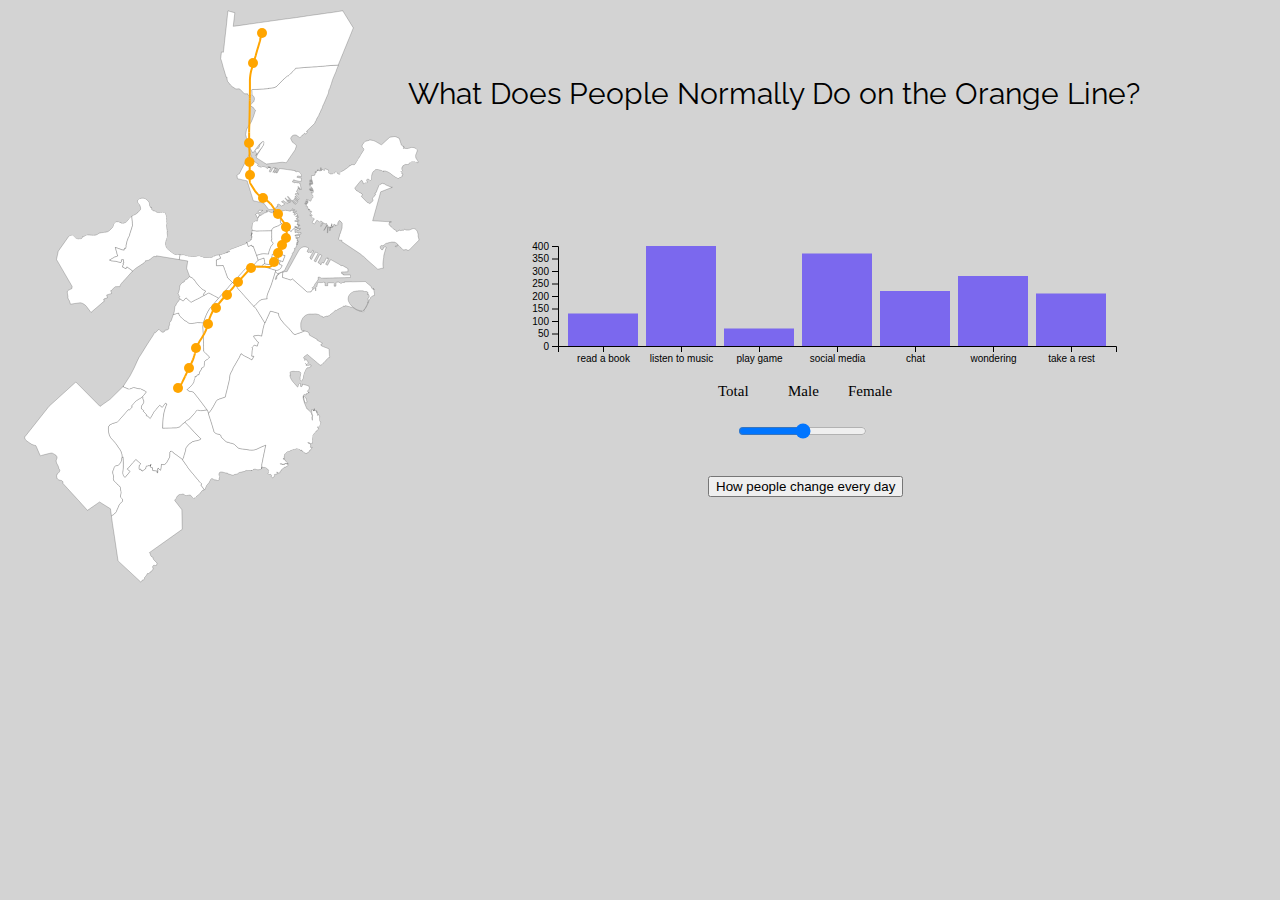
==== PS01/index.html @ 11eb7f90 "12.11" ====
<!DOCTYPE html>
<html lang="en">
<head>
    <meta charset="UTF-8">
    <title>OrangeTrain</title>

    <link rel="stylesheet" type="text/css" href="newstyle.css">
    <link href="https://fonts.googleapis.com/css?family=Martel+Sans" rel="stylesheet">
    <link href="https://fonts.googleapis.com/css?family=Raleway:700" rel="stylesheet">
    <script src="queue.min.js"></script>
    <script src="d3.v4.2.6.min.js"></script>

</head>

<body>

<div class="svgBox">
    <svg width="100%" height="100%" id="svg1"></svg>
</div>

<div class="svgBox2">
    <svg width="100%" height="100%" id="svg2"></svg>
</div>

<br>

<div class="tital">
    <p>What Does People Normally Do on the Orange Line?</p>
</div>

<div class="svgBox3">
    <svg width="100%" height="100%" id="svg3"></svg>
    <input type="range" min="0" max="2" value="1" class="slider" id="mySlider" oninput="sliderMoved(value)">
</div>

<br>

<a href="index2.html"><button>How people change every day</button></a>






</body>

<script src="new.js"></script>

</html>
---- PS01/newstyle.css ----
body{
    background-color: lightgray;
}

.tital{
    width: 750px;
    height: 200px;
    margin-left: -200px;
    margin-top: 20px;
    float: left;
}

p{
    font-family: 'Raleway', sans-serif;
    font-size: 30px;
}

.svgBox{
    height: 700px;
    width: 650px;
    float: left;
    margin-left: -50px;
}
.svgBox2{
    height: 700px;
    width: 500px;
    float: left;
    margin-left: -645px;
}
.svgBox3{
    width: 60%;
    height: 300px;
    float: left;
    margin-left: -150px;
    margin-top: -100px;
}
input{
    margin-left: 280px;
    float: left;
    margin-top: -27px;
}

button{
    margin-left: 100px;
    margin-top: 30px;
}
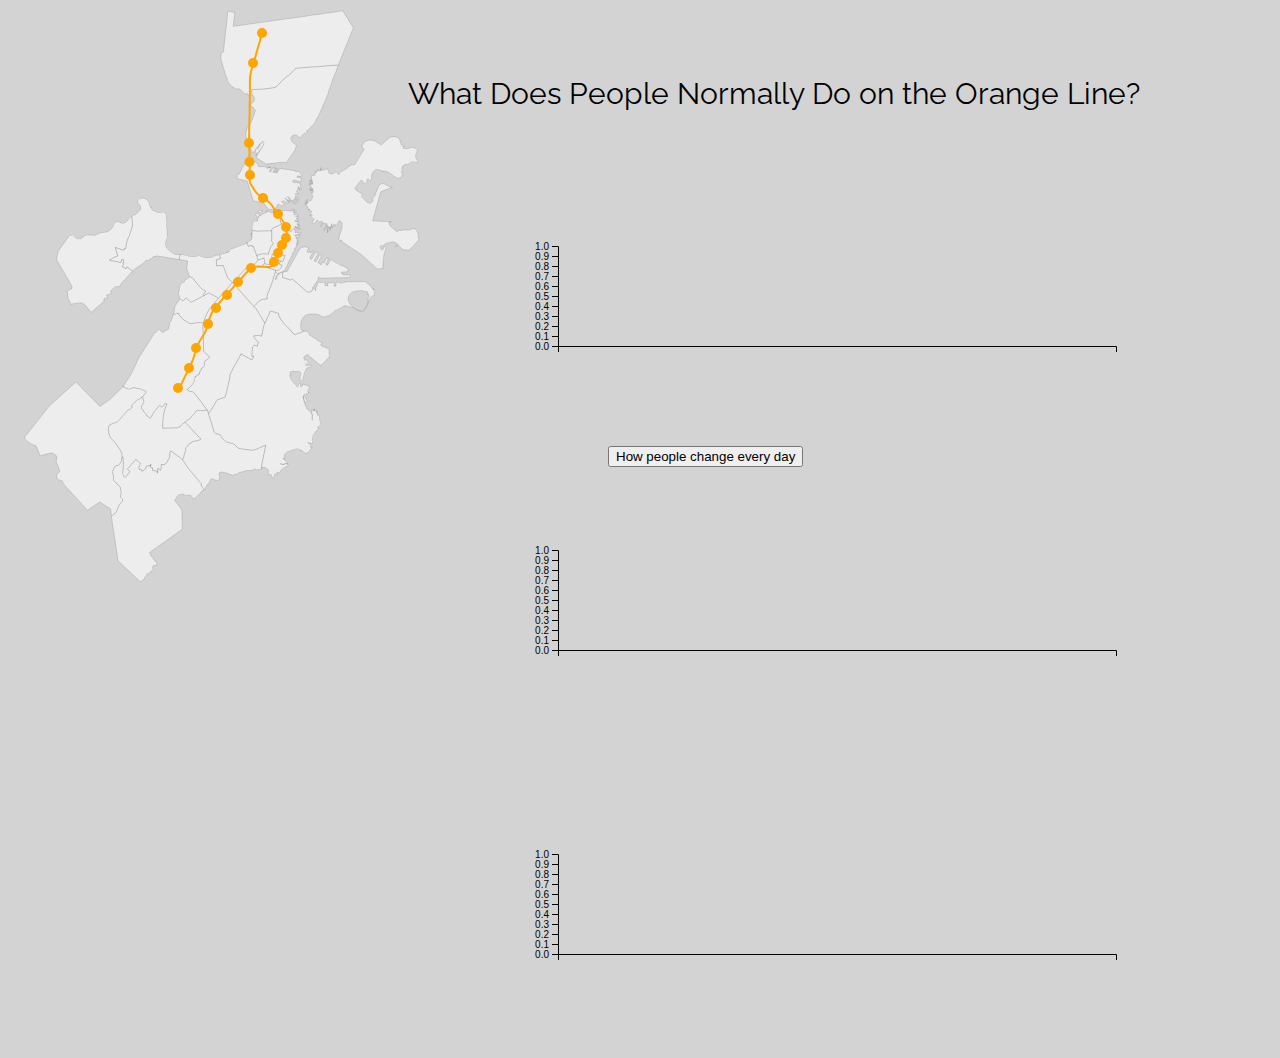
==== commit f94a1dfb: "12.11" ====
--- a/PS01/index.html
+++ b/PS01/index.html
@@ -30,7 +30,8 @@
 
 <div class="svgBox3">
     <svg width="100%" height="100%" id="svg3"></svg>
-    <input type="range" min="0" max="2" value="1" class="slider" id="mySlider" oninput="sliderMoved(value)">
+    <svg width="100%" height="100%" id="svg4"></svg>
+    <svg width="100%" height="100%" id="svg5"></svg>
 </div>
 
 <br>
@@ -44,6 +45,6 @@
 
 </body>
 
-<script src="new.js"></script>
+<script src="newindex.js"></script>
 
 </html>--- a/PS01/newstyle.css
+++ b/PS01/newstyle.css
@@ -40,7 +40,3 @@
     margin-top: -27px;
 }
 
-button{
-    margin-left: 100px;
-    margin-top: 30px;
-}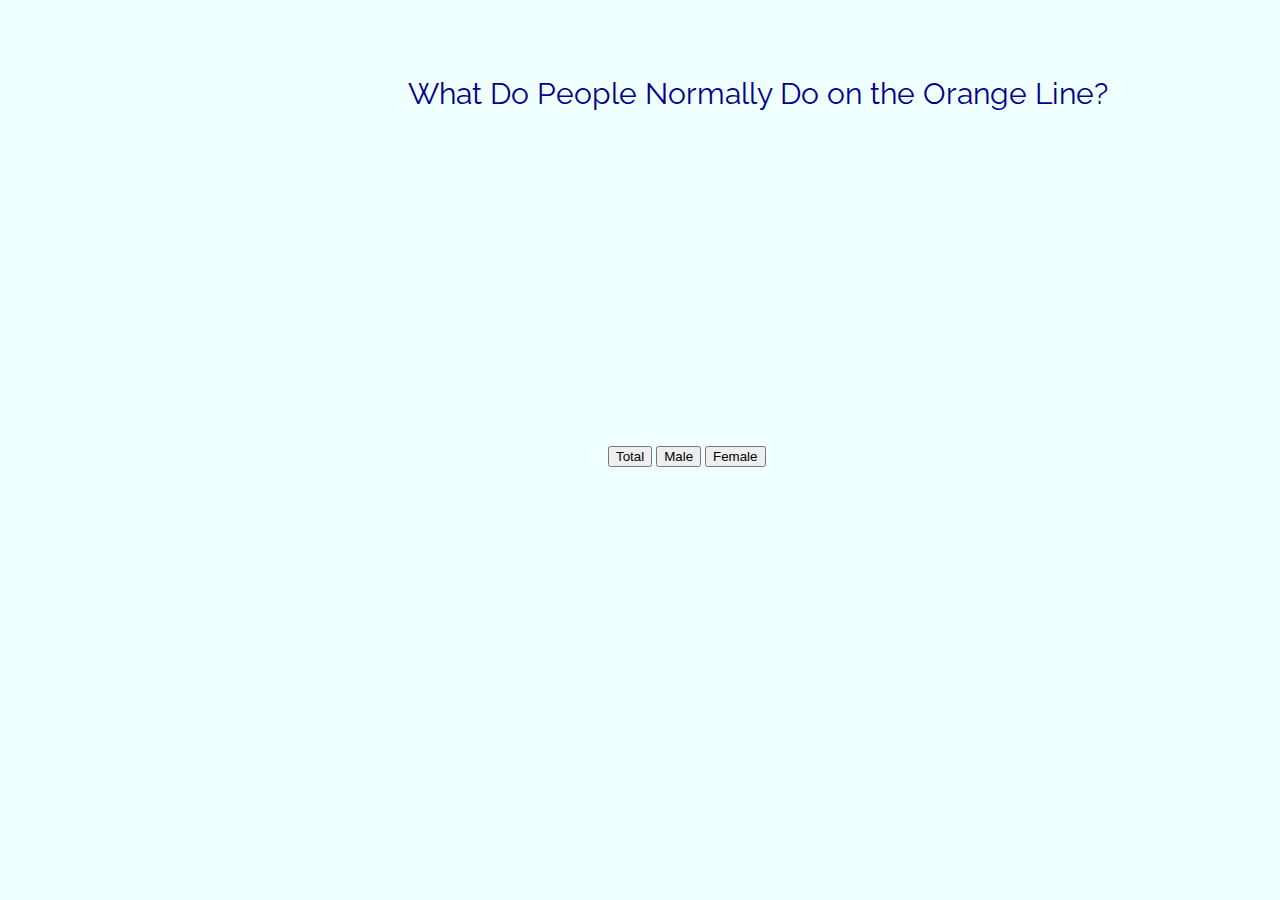
==== commit 62dc098e: "." ====
--- a/PS01/index.html
+++ b/PS01/index.html
@@ -4,7 +4,7 @@
     <meta charset="UTF-8">
     <title>OrangeTrain</title>
 
-    <link rel="stylesheet" type="text/css" href="newstyle.css">
+    <link rel="stylesheet" type="text/css" href="newstyle1.css">
     <link href="https://fonts.googleapis.com/css?family=Martel+Sans" rel="stylesheet">
     <link href="https://fonts.googleapis.com/css?family=Raleway:700" rel="stylesheet">
     <script src="queue.min.js"></script>
@@ -25,22 +25,18 @@
 <br>
 
 <div class="tital">
-    <p>What Does People Normally Do on the Orange Line?</p>
+    <p>What Do People Normally Do on the Orange Line?</p>
 </div>
 
 <div class="svgBox3">
     <svg width="100%" height="100%" id="svg3"></svg>
-    <svg width="100%" height="100%" id="svg4"></svg>
-    <svg width="100%" height="100%" id="svg5"></svg>
 </div>
 
-<br>
-
-<a href="index2.html"><button>How people change every day</button></a>
-
-
-
-
+<div class="gender">
+    <a href="index.html"><button>Total</button></a>
+    <a href="index3.html"><button>Male</button></a>
+    <a href="index4.html"><button>Female</button></a>
+</div>
 
 
 </body>
--- a/PS01/newstyle1.css
+++ b/PS01/newstyle1.css
@@ -0,0 +1,46 @@
+body{
+    background-color: azure;
+}
+
+.tital{
+    width: 750px;
+    height: 200px;
+    margin-left: -200px;
+    margin-top: 20px;
+    float: left;
+}
+
+p{
+    font-family: 'Raleway', sans-serif;
+    font-size: 30px;
+    color: darkblue;
+}
+
+.svgBox{
+    height: 700px;
+    width: 650px;
+    float: left;
+    margin-left: -50px;
+}
+.svgBox2{
+    height: 700px;
+    width: 500px;
+    float: left;
+    margin-left: -645px;
+}
+.svgBox3{
+    width: 65%;
+    height: 300px;
+    float: left;
+    margin-left: -200px;
+    margin-top: -100px;
+}
+input{
+    margin-left: 280px;
+    float: left;
+    margin-top: -27px;
+}
+.gender{
+    margin-left: 10px;
+    margin-top: 300px;
+}
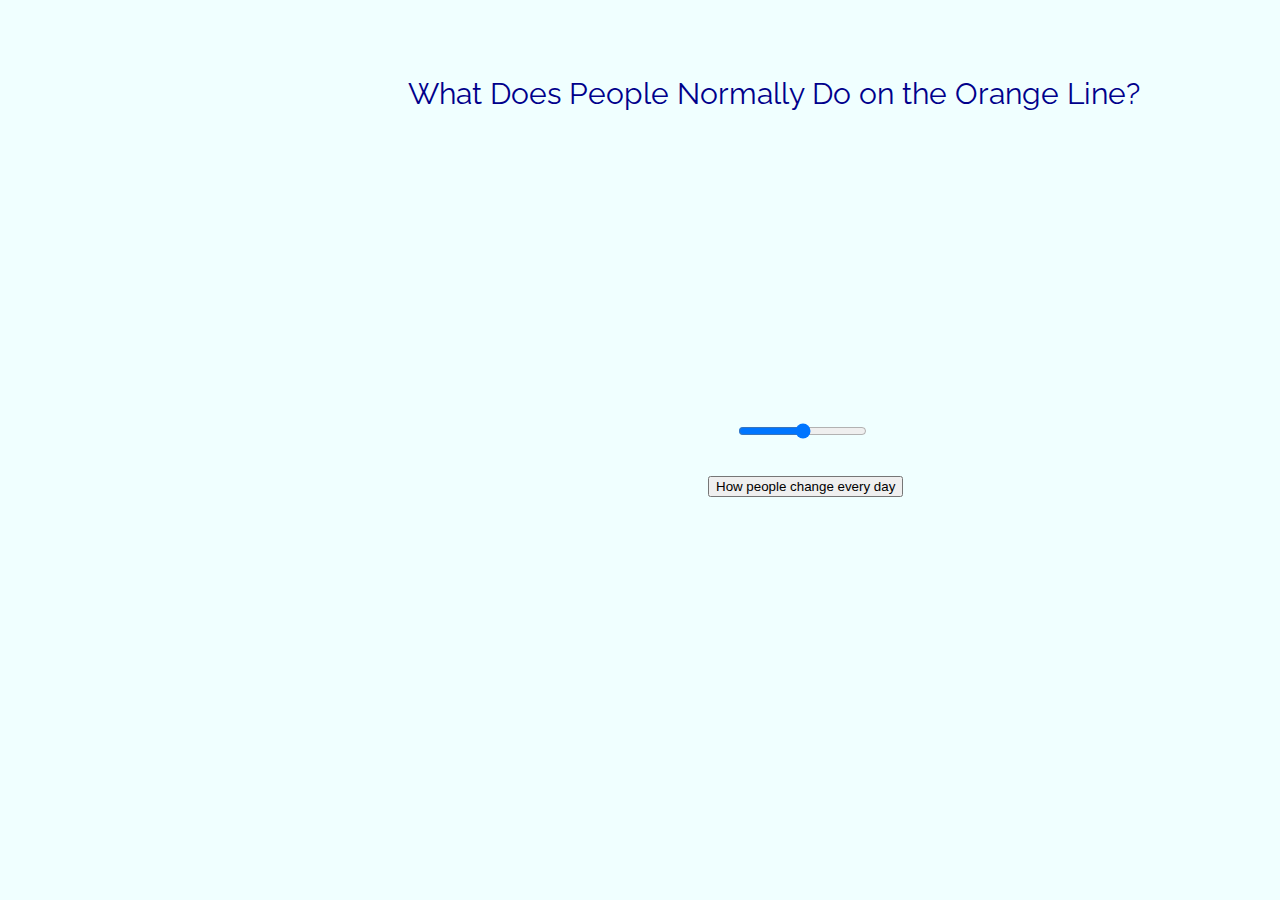
==== commit 25fa0cfb: "." ====
--- a/PS01/index.html
+++ b/PS01/index.html
@@ -4,7 +4,7 @@
     <meta charset="UTF-8">
     <title>OrangeTrain</title>
 
-    <link rel="stylesheet" type="text/css" href="newstyle1.css">
+    <link rel="stylesheet" type="text/css" href="newstyle.css">
     <link href="https://fonts.googleapis.com/css?family=Martel+Sans" rel="stylesheet">
     <link href="https://fonts.googleapis.com/css?family=Raleway:700" rel="stylesheet">
     <script src="queue.min.js"></script>
@@ -25,22 +25,25 @@
 <br>
 
 <div class="tital">
-    <p>What Do People Normally Do on the Orange Line?</p>
+    <p>What Does People Normally Do on the Orange Line?</p>
 </div>
 
 <div class="svgBox3">
     <svg width="100%" height="100%" id="svg3"></svg>
+    <input type="range" min="0" max="2" value="1" class="slider" id="mySlider" oninput="sliderMoved(value)">
 </div>
 
-<div class="gender">
-    <a href="index.html"><button>Total</button></a>
-    <a href="index3.html"><button>Male</button></a>
-    <a href="index4.html"><button>Female</button></a>
-</div>
+<br>
+
+<a href="index2.html"><button>How people change every day</button></a>
+
+
+
+
 
 
 </body>
 
-<script src="newindex.js"></script>
+<script src="newindex1.js"></script>
 
 </html>--- a/PS01/newstyle.css
+++ b/PS01/newstyle.css
@@ -0,0 +1,47 @@
+body{
+    background-color: azure;
+}
+
+.tital{
+    width: 750px;
+    height: 200px;
+    margin-left: -200px;
+    margin-top: 20px;
+    float: left;
+}
+
+p{
+    font-family: 'Raleway', sans-serif;
+    font-size: 30px;
+    color: darkblue;
+}
+
+.svgBox{
+    height: 700px;
+    width: 650px;
+    float: left;
+    margin-left: -50px;
+}
+.svgBox2{
+    height: 700px;
+    width: 500px;
+    float: left;
+    margin-left: -645px;
+}
+.svgBox3{
+    width: 60%;
+    height: 300px;
+    float: left;
+    margin-left: -150px;
+    margin-top: -100px;
+}
+input{
+    margin-left: 280px;
+    float: left;
+    margin-top: -27px;
+}
+
+button{
+    margin-left: 100px;
+    margin-top: 30px;
+}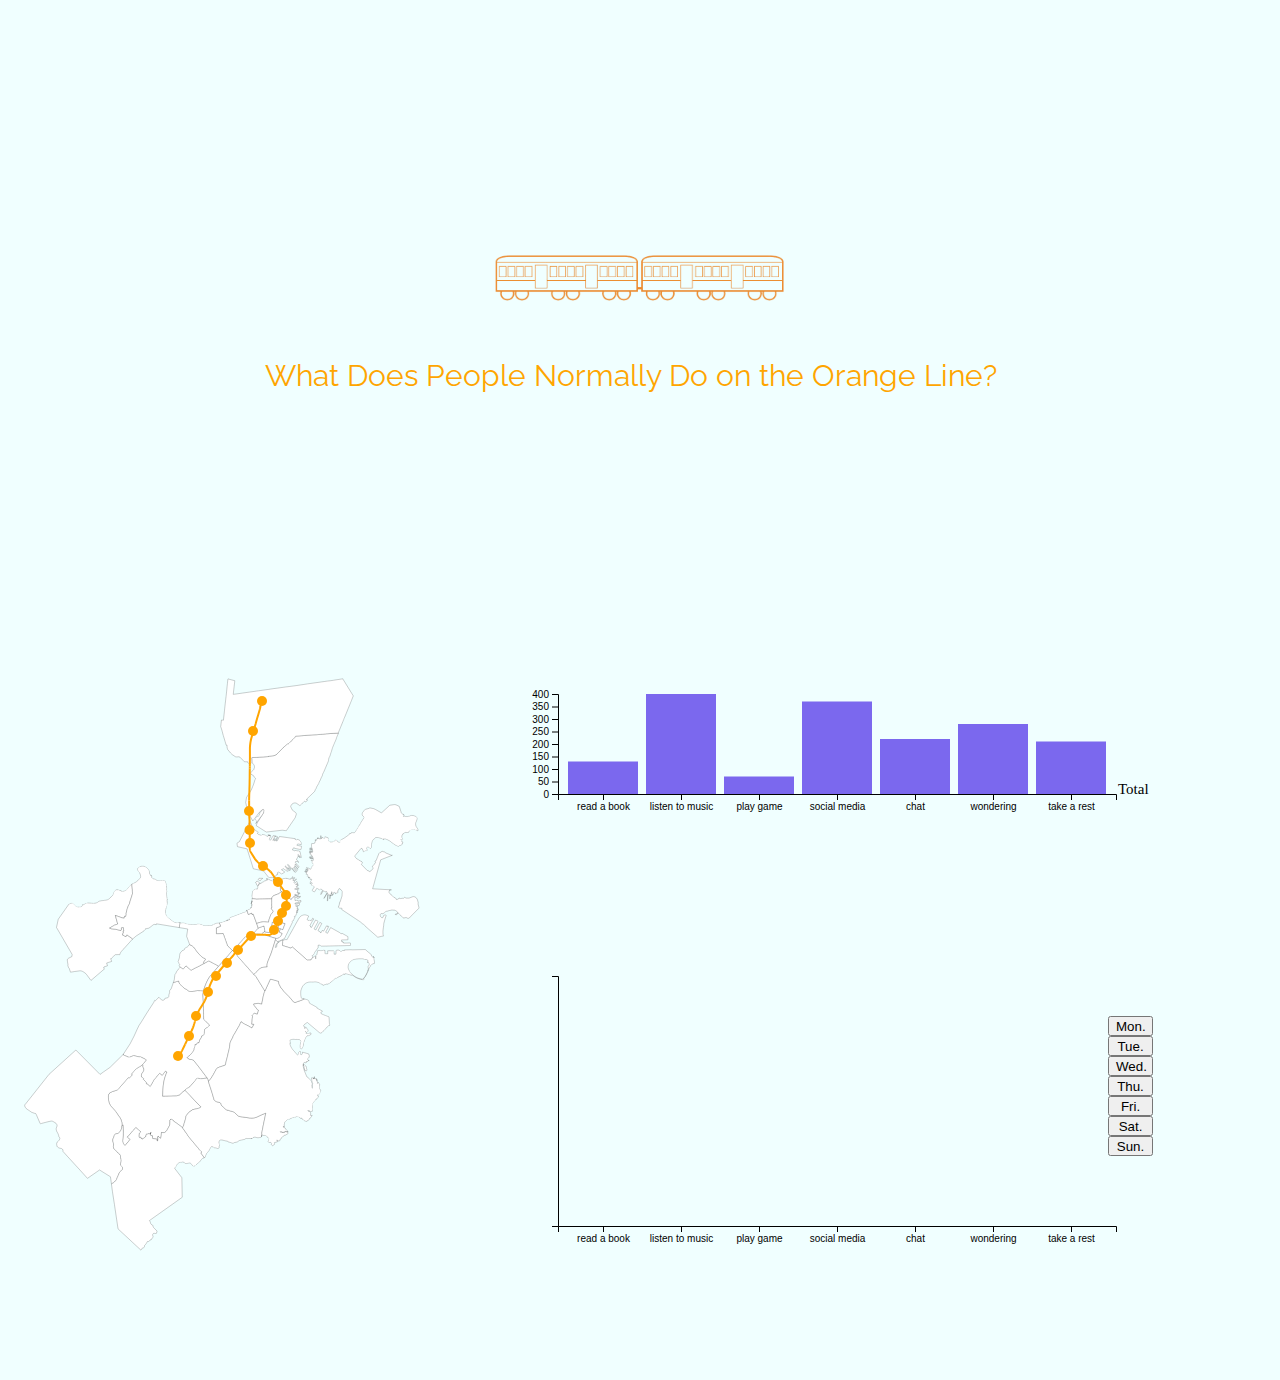
==== commit e941f4bf: "1" ====
--- a/PS01/index.html
+++ b/PS01/index.html
@@ -14,6 +14,18 @@
 
 <body>
 
+<div class="home">
+    <img src="OrangeLine.png" width="300px" height="54px">
+</div>
+
+<br>
+
+<div class="tital">
+    <p>What Does People Normally Do on the Orange Line?</p>
+</div>
+
+<br>
+
 <div class="svgBox">
     <svg width="100%" height="100%" id="svg1"></svg>
 </div>
@@ -24,22 +36,33 @@
 
 <br>
 
-<div class="tital">
-    <p>What Does People Normally Do on the Orange Line?</p>
-</div>
-
 <div class="svgBox3">
     <svg width="100%" height="100%" id="svg3"></svg>
-    <input type="range" min="0" max="2" value="1" class="slider" id="mySlider" oninput="sliderMoved(value)">
 </div>
 
 <br>
 
-<a href="index2.html"><button>How people change every day</button></a>
+<div class="svgBox4">
+    <svg width="100%" height="100%" id="svg4"></svg>
+</div>
 
+<br>
 
-
-
+<div class="buttonbox">
+    <button type="button" onclick="buttonClicked()" id="1">Mon.</button>
+    <br>
+    <button type="button" onclick="buttonClicked()" id="2">Tue.</button>
+    <br>
+    <button type="button" onclick="buttonClicked()" id="3">Wed.</button>
+    <br>
+    <button type="button" onclick="buttonClicked()" id="4">Thu.</button>
+    <br>
+    <button type="button" onclick="buttonClicked()" id="5">Fri.</button>
+    <br>
+    <button type="button" onclick="buttonClicked()" id="6">Sat.</button>
+    <br>
+    <button type="button" onclick="buttonClicked()" id="7">Sun.</button>
+</div>
 
 
 </body>
--- a/PS01/newstyle.css
+++ b/PS01/newstyle.css
@@ -1,19 +1,27 @@
 body{
     background-color: azure;
+}
+
+.home{
+    width:300px;
+    height: 60px;
+    margin-top: 250px;
+    margin-left: auto;
+    margin-right: auto;
 }
 
 .tital{
     width: 750px;
     height: 200px;
-    margin-left: -200px;
-    margin-top: 20px;
-    float: left;
+    margin-left: auto;
+    margin-right: auto;
+    margin-bottom: 200px;
 }
 
 p{
     font-family: 'Raleway', sans-serif;
     font-size: 30px;
-    color: darkblue;
+    color: orange;
 }
 
 .svgBox{
@@ -21,27 +29,41 @@
     width: 650px;
     float: left;
     margin-left: -50px;
+    margin-top: -100px;
 }
 .svgBox2{
     height: 700px;
     width: 500px;
     float: left;
     margin-left: -645px;
+    margin-top: -100px;
 }
 .svgBox3{
     width: 60%;
     height: 300px;
     float: left;
     margin-left: -150px;
-    margin-top: -100px;
+    margin-top: -200px;
 }
-input{
-    margin-left: 280px;
+
+.svgBox4{
+    width:60%;
+    height: 450px;
+    margin-top: -500px;
+    margin-left: 450px;
     float: left;
-    margin-top: -27px;
+
+}
+
+.buttonbox{
+    margin-left: 1100px;
+    margin-top: -360px;
+    width: 20px;
+    height: 60px;
+    float: left;
 }
 
 button{
-    margin-left: 100px;
-    margin-top: 30px;
+    width: 45px;
+    height: 20px;
 }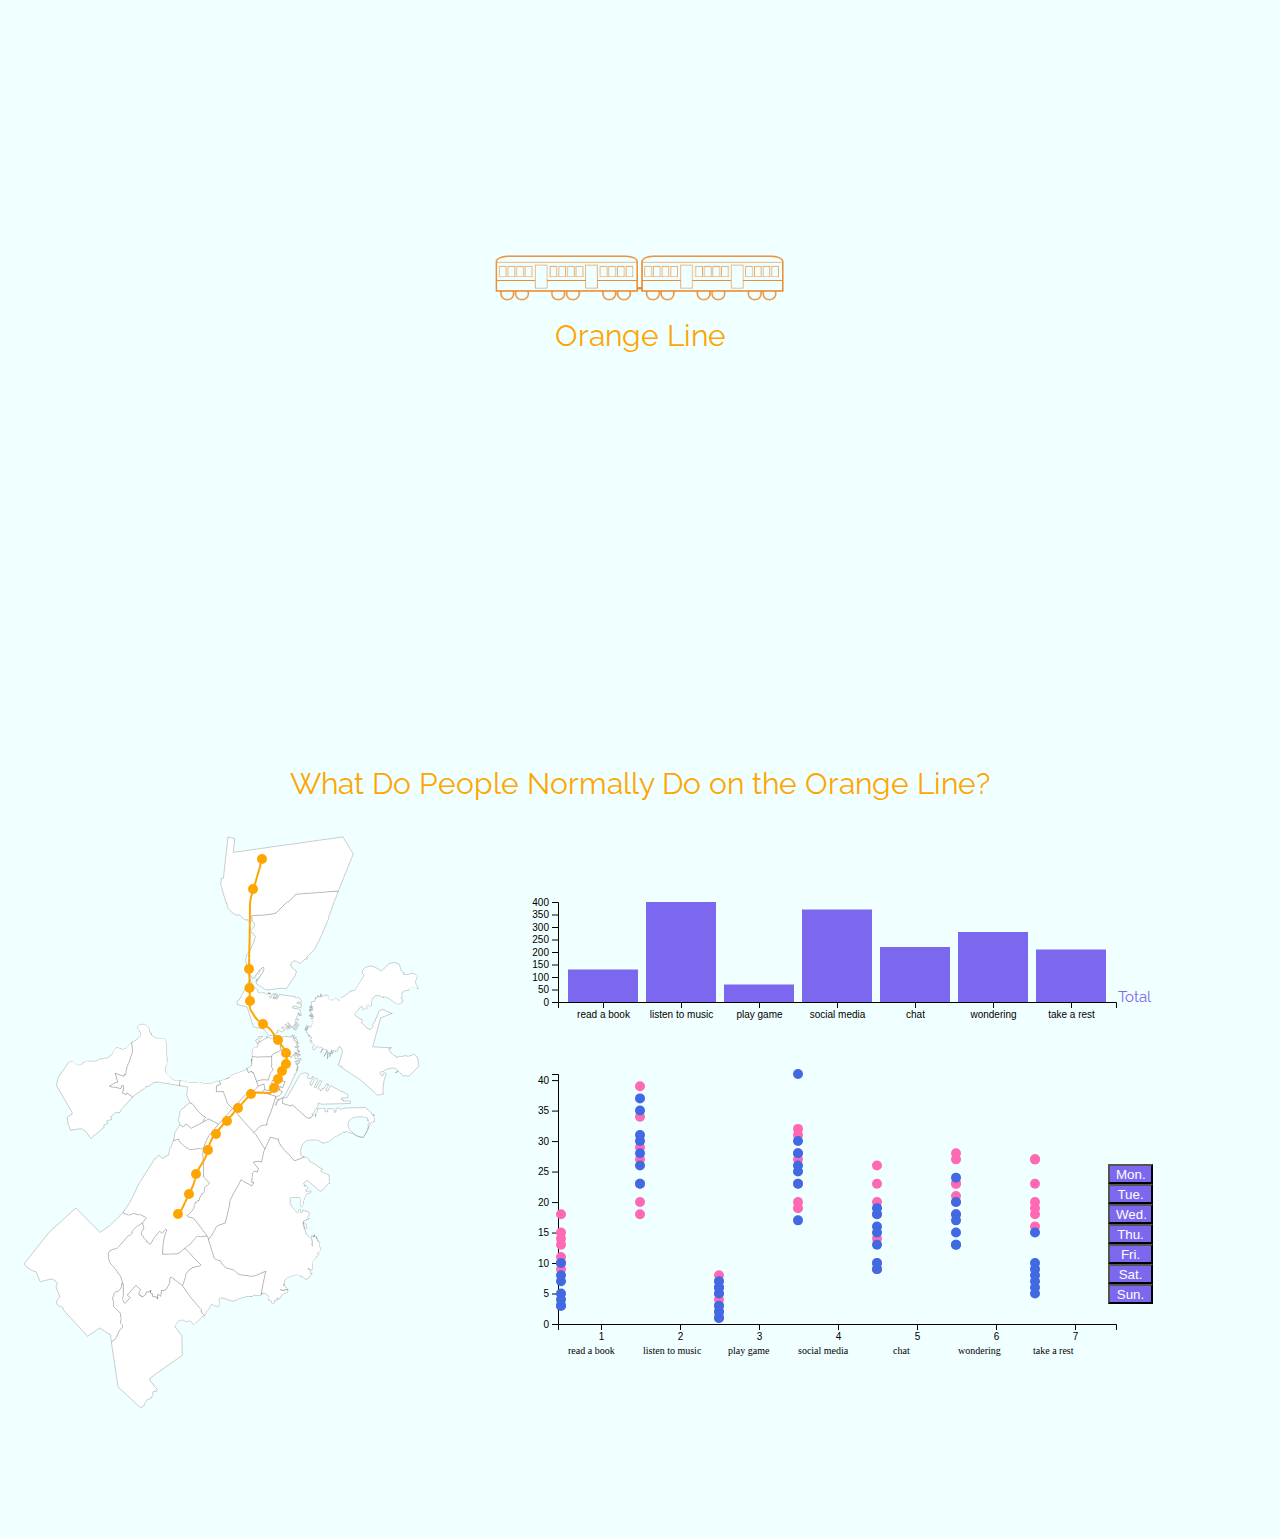
==== commit fbfa3a36: "12.14" ====
--- a/PS01/index.html
+++ b/PS01/index.html
@@ -9,6 +9,10 @@
     <link href="https://fonts.googleapis.com/css?family=Raleway:700" rel="stylesheet">
     <script src="queue.min.js"></script>
     <script src="d3.v4.2.6.min.js"></script>
+    <script src="./jquery-3.2.1.js"></script>
+    <script src="https://cdnjs.cloudflare.com/ajax/libs/popper.js/1.11.0/umd/popper.min.js"></script>
+    <script src="./bootstrap.js"></script>
+
 
 </head>
 
@@ -21,10 +25,17 @@
 <br>
 
 <div class="tital">
-    <p>What Does People Normally Do on the Orange Line?</p>
+    <p>Orange Line</p>
 </div>
 
 <br>
+
+<div class="page">
+    <p>What Do People Normally Do on the Orange Line?</p>
+</div>
+
+<br>
+
 
 <div class="svgBox">
     <svg width="100%" height="100%" id="svg1"></svg>
@@ -49,24 +60,18 @@
 <br>
 
 <div class="buttonbox">
-    <button type="button" onclick="buttonClicked()" id="1">Mon.</button>
-    <br>
-    <button type="button" onclick="buttonClicked()" id="2">Tue.</button>
-    <br>
-    <button type="button" onclick="buttonClicked()" id="3">Wed.</button>
-    <br>
-    <button type="button" onclick="buttonClicked()" id="4">Thu.</button>
-    <br>
-    <button type="button" onclick="buttonClicked()" id="5">Fri.</button>
-    <br>
-    <button type="button" onclick="buttonClicked()" id="6">Sat.</button>
-    <br>
-    <button type="button" onclick="buttonClicked()" id="7">Sun.</button>
+    <button type="button" onclick="buttonClicked_1()" id="1">Mon.</button>
+    <button type="button" onclick="buttonClicked_2()" id="2">Tue.</button>
+    <button type="button" onclick="buttonClicked_3()" id="3">Wed.</button>
+    <button type="button" onclick="buttonClicked_4()" id="4">Thu.</button>
+    <button type="button" onclick="buttonClicked_5()" id="5">Fri.</button>
+    <button type="button" onclick="buttonClicked_6()" id="6">Sat.</button>
+    <button type="button" onclick="buttonClicked_7()" id="7">Sun.</button>
 </div>
 
 
 </body>
 
-<script src="newindex1.js"></script>
+<script src="newindex.js"></script>
 
 </html>--- a/PS01/newstyle.css
+++ b/PS01/newstyle.css
@@ -15,6 +15,7 @@
     height: 200px;
     margin-left: auto;
     margin-right: auto;
+    margin-top: -40px;
     margin-bottom: 200px;
 }
 
@@ -22,6 +23,14 @@
     font-family: 'Raleway', sans-serif;
     font-size: 30px;
     color: orange;
+    text-align: center;
+}
+
+.page{
+    width: 750px;
+    height: 200px;
+    margin-left: auto;
+    margin-right: auto;
 }
 
 .svgBox{
@@ -29,14 +38,14 @@
     width: 650px;
     float: left;
     margin-left: -50px;
-    margin-top: -100px;
+    margin-top: -150px;
 }
 .svgBox2{
     height: 700px;
     width: 500px;
     float: left;
     margin-left: -645px;
-    margin-top: -100px;
+    margin-top: -150px;
 }
 .svgBox3{
     width: 60%;
@@ -49,7 +58,7 @@
 .svgBox4{
     width:60%;
     height: 450px;
-    margin-top: -500px;
+    margin-top: -560px;
     margin-left: 450px;
     float: left;
 
@@ -57,13 +66,16 @@
 
 .buttonbox{
     margin-left: 1100px;
-    margin-top: -360px;
+    margin-top: -370px;
     width: 20px;
     height: 60px;
     float: left;
 }
 
+
 button{
     width: 45px;
     height: 20px;
+    background-color: mediumslateblue;
+    color: white;
 }